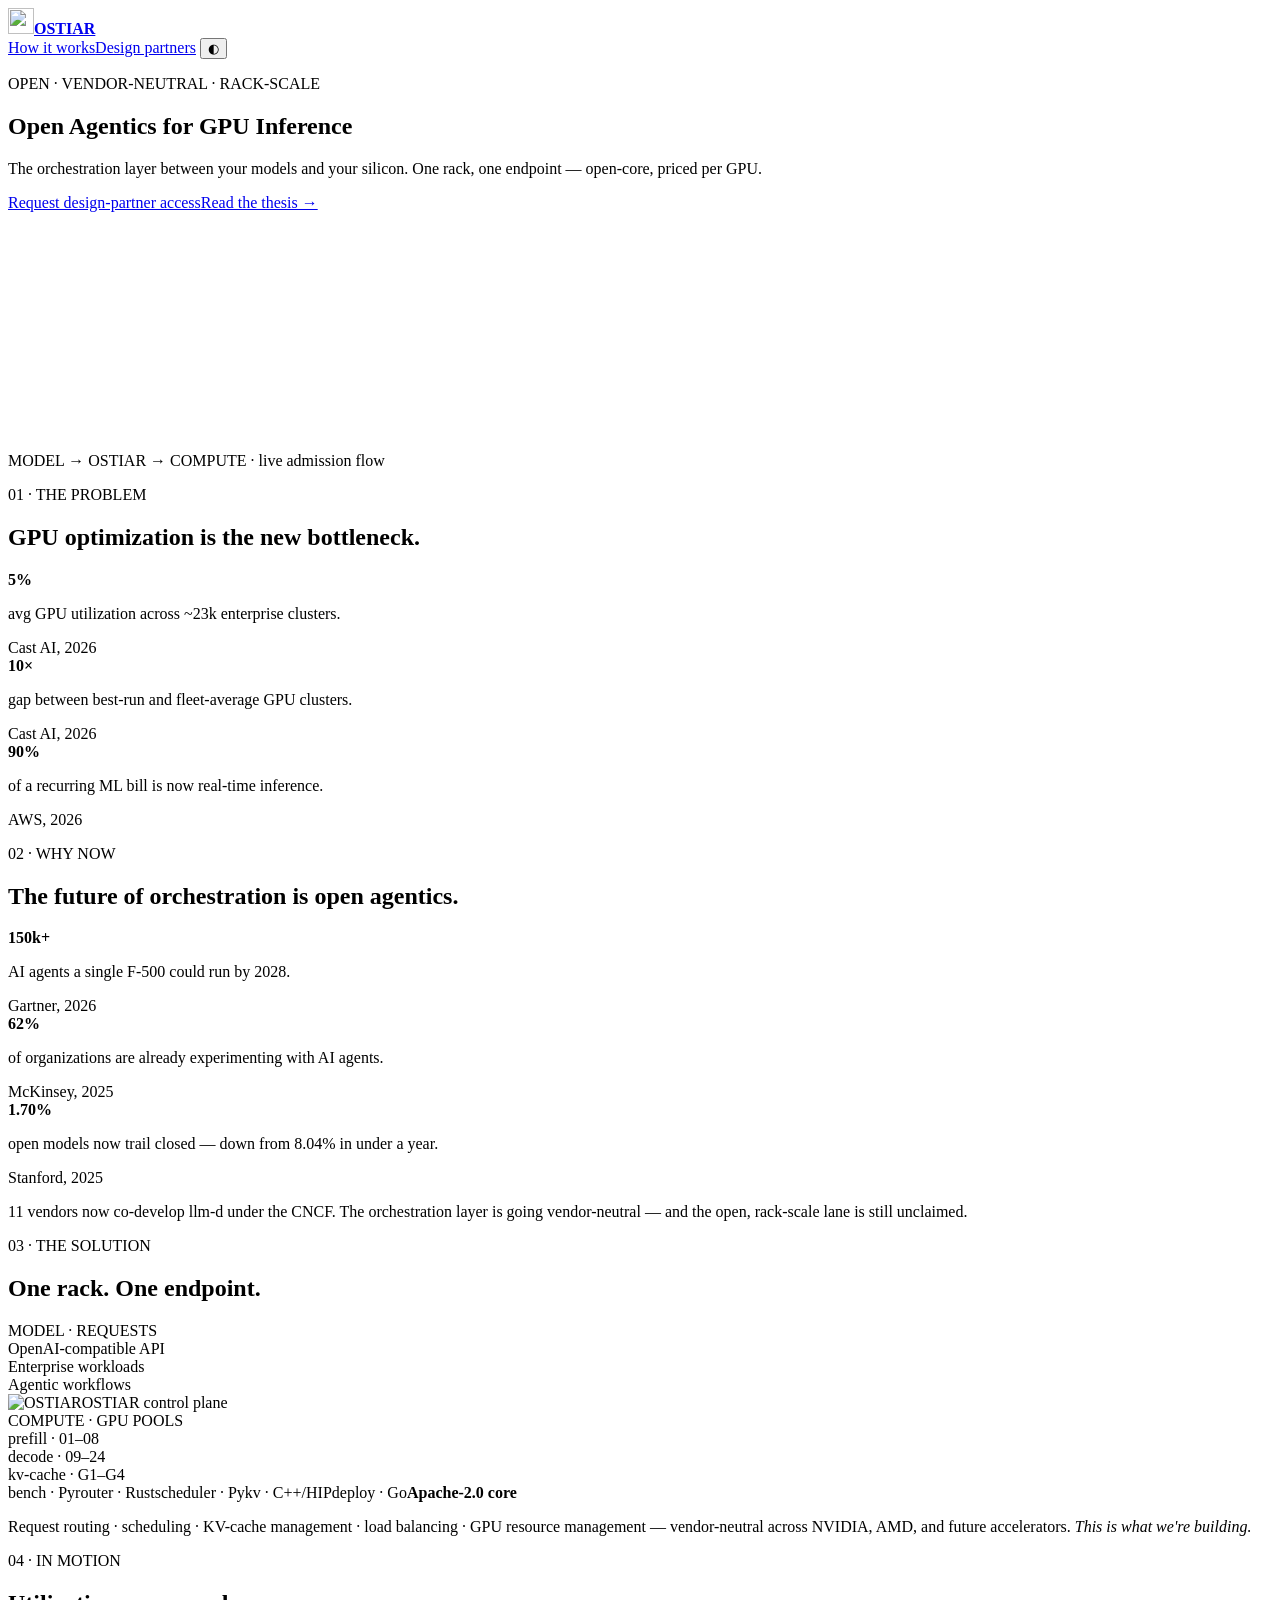
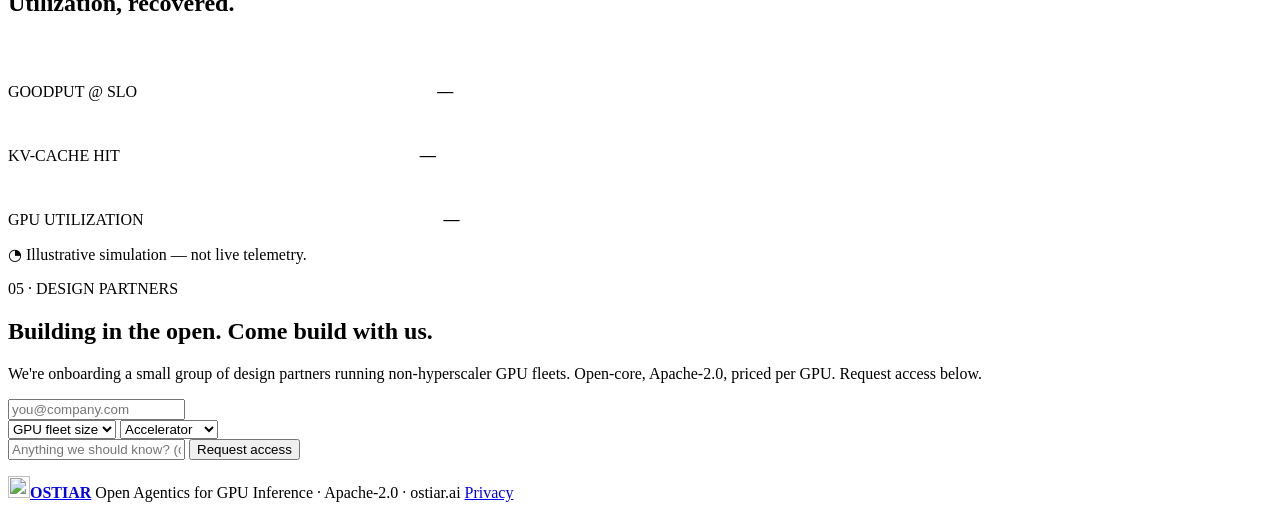
==== site/index.html @ b7749f13 "feat: OSTIAR launch site + design-partner funnel Static Cloudflare Worker site (vanilla HTML/CSS/JS," ====
<!doctype html><html lang="en" data-theme="light"><head>
<meta charset="utf-8"><meta name="viewport" content="width=device-width,initial-scale=1">
<title>OSTIAR — Open Agentics for GPU Inference</title>
<meta name="description" content="OSTIAR is the open, vendor-neutral orchestration layer between your models and your silicon — rack-scale GPU inference, open-core.">
<meta property="og:title" content="OSTIAR — Open Agentics for GPU Inference">
<meta property="og:description" content="The orchestration layer between your models and your silicon. Vendor-neutral, rack-scale, open-core.">
<meta property="og:type" content="website"><meta name="robots" content="index,follow">
<link rel="icon" href="/assets/favicon.svg"><link rel="manifest" href="/site.webmanifest">
<link rel="stylesheet" href="/assets/ostiar.css">
</head><body>
<header class="nav"><a class="brand" href="/"><img src="/assets/mark.svg" width="26" height="26" alt=""><b>OSTIAR</b></a>
  <nav><a href="#how">How it works</a><a href="#partners">Design partners</a>
  <button id="theme" class="ghost" aria-label="Toggle theme">◐</button></nav></header>

<section class="hero"><div class="wrap">
  <p class="eyebrow">OPEN · VENDOR-NEUTRAL · RACK-SCALE</p>
  <h1>Open Agentics for <span class="ind">GPU Inference</span></h1>
  <p class="lede">The orchestration layer between your models and your silicon. One rack, one endpoint — open-core, priced per GPU.</p>
  <div class="cta"><a class="btn" href="#partners">Request design-partner access</a><a class="lnk" href="#how">Read the thesis →</a></div>
  <canvas id="flow" height="220" aria-hidden="true"></canvas>
  <p class="flowcap">MODEL → OSTIAR → COMPUTE · live admission flow</p>
</div></section>

<section class="band"><div class="wrap">
  <p class="eyebrow">01 · THE PROBLEM</p><h2>GPU optimization is the new bottleneck.</h2>
  <div class="cards">
    <div class="card"><b class="stat">5%</b><p>avg GPU utilization across ~23k enterprise clusters.</p><span class="src">Cast AI, 2026</span></div>
    <div class="card"><b class="stat">10×</b><p>gap between best-run and fleet-average GPU clusters.</p><span class="src">Cast AI, 2026</span></div>
    <div class="card"><b class="stat">90%</b><p>of a recurring ML bill is now real-time inference.</p><span class="src">AWS, 2026</span></div>
  </div></div></section>

<section class="band alt"><div class="wrap">
  <p class="eyebrow">02 · WHY NOW</p><h2>The future of orchestration is <span class="ind">open agentics</span>.</h2>
  <div class="cards">
    <div class="card"><b class="stat">150k+</b><p>AI agents a single F-500 could run by 2028.</p><span class="src">Gartner, 2026</span></div>
    <div class="card"><b class="stat">62%</b><p>of organizations are already experimenting with AI agents.</p><span class="src">McKinsey, 2025</span></div>
    <div class="card"><b class="stat">1.70%</b><p>open models now trail closed — down from 8.04% in under a year.</p><span class="src">Stanford, 2025</span></div>
  </div>
  <p class="note">11 vendors now co-develop llm-d under the CNCF. The orchestration layer is going vendor-neutral — and the open, rack-scale lane is still unclaimed.</p></div></section>

<section id="how" class="band"><div class="wrap">
  <p class="eyebrow">03 · THE SOLUTION</p><h2>One rack. One endpoint.</h2>
  <div class="flowmap">
    <div class="col"><span class="lab">MODEL · REQUESTS</span><div class="chip">OpenAI-compatible API</div><div class="chip">Enterprise workloads</div><div class="chip">Agentic workflows</div></div>
    <div class="core"><img src="/assets/mark.svg" width="54" height="54" alt="OSTIAR"><span>OSTIAR control plane</span></div>
    <div class="col"><span class="lab">COMPUTE · GPU POOLS</span><div class="chip">prefill · 01–08</div><div class="chip">decode · 09–24</div><div class="chip">kv-cache · G1–G4</div></div>
  </div>
  <div class="mods"><span>bench · Py</span><span>router · Rust</span><span>scheduler · Py</span><span>kv · C++/HIP</span><span>deploy · Go</span><b class="apache">Apache-2.0 core</b></div>
  <p class="note">Request routing · scheduling · KV-cache management · load balancing · GPU resource management — vendor-neutral across NVIDIA, AMD, and future accelerators. <em>This is what we're building.</em></p>
</div></section>

<section class="band alt"><div class="wrap">
  <p class="eyebrow">04 · IN MOTION</p><h2>Utilization, recovered.</h2>
  <div class="dash">
    <div class="tile"><span class="lab">GOODPUT @ SLO</span><canvas class="spark" data-metric="goodput" height="60"></canvas><b class="metric" data-out="goodput">—</b></div>
    <div class="tile"><span class="lab">KV-CACHE HIT</span><canvas class="spark" data-metric="kv" height="60"></canvas><b class="metric" data-out="kv">—</b></div>
    <div class="tile"><span class="lab">GPU UTILIZATION</span><canvas class="spark" data-metric="util" height="60"></canvas><b class="metric" data-out="util">—</b></div>
  </div>
  <p class="illus">◔ Illustrative simulation — not live telemetry.</p></div></section>

<section id="partners" class="band cta-band"><div class="wrap narrow">
  <p class="eyebrow">05 · DESIGN PARTNERS</p><h2>Building in the open. Come build with us.</h2>
  <p class="lede">We're onboarding a small group of design partners running non-hyperscaler GPU fleets. Open-core, Apache-2.0, priced per GPU. Request access below.</p>
  <form id="dp" novalidate>
    <input type="email" name="email" required placeholder="you@company.com" autocomplete="email">
    <div class="row">
      <select name="fleet_size"><option value="">GPU fleet size</option><option value="&lt;64">Under 64</option><option value="64-512">64–512</option><option value="512+">512+</option></select>
      <select name="accelerator"><option value="">Accelerator</option><option value="amd-instinct">AMD Instinct</option><option value="nvidia">NVIDIA</option><option value="mixed">Mixed</option><option value="other">Other</option></select>
    </div>
    <input type="text" name="note" maxlength="500" placeholder="Anything we should know? (optional)">
    <button class="btn" type="submit">Request access</button>
    <p class="formmsg" id="msg" role="status"></p>
  </form></div></section>

<footer class="foot"><div class="wrap">
  <a class="brand" href="/"><img src="/assets/mark.svg" width="22" height="22" alt=""><b>OSTIAR</b></a>
  <span>Open Agentics for GPU Inference · Apache-2.0 · ostiar.ai</span>
  <a href="/privacy.html">Privacy</a></div></footer>

<script src="/assets/admission-flow.js" defer></script>
<script src="/assets/telemetry.js" defer></script>
<script src="/assets/waitlist.js" defer></script>
<script>document.getElementById('theme').onclick=()=>{const r=document.documentElement;r.dataset.theme=r.dataset.theme==='dark'?'light':'dark';};
if(matchMedia('(prefers-color-scheme:dark)').matches)document.documentElement.dataset.theme='dark';</script>
</body></html>
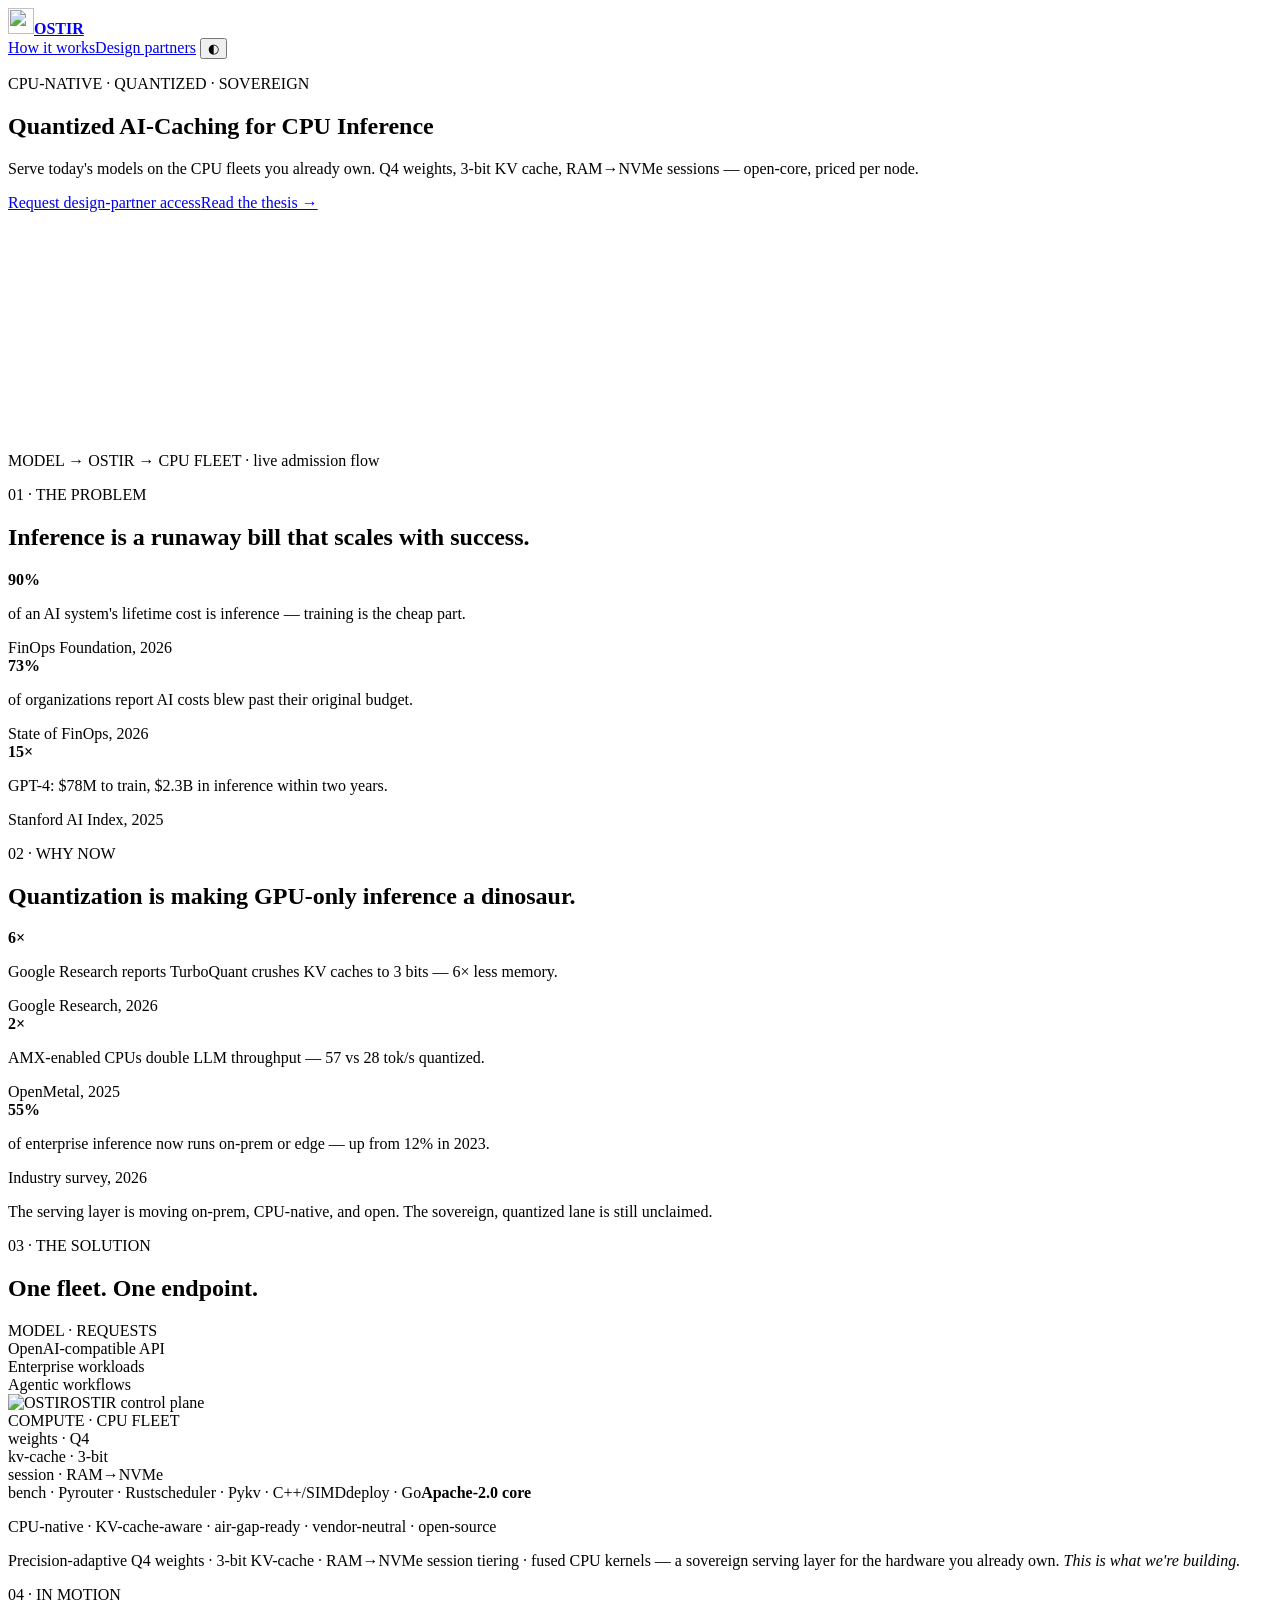
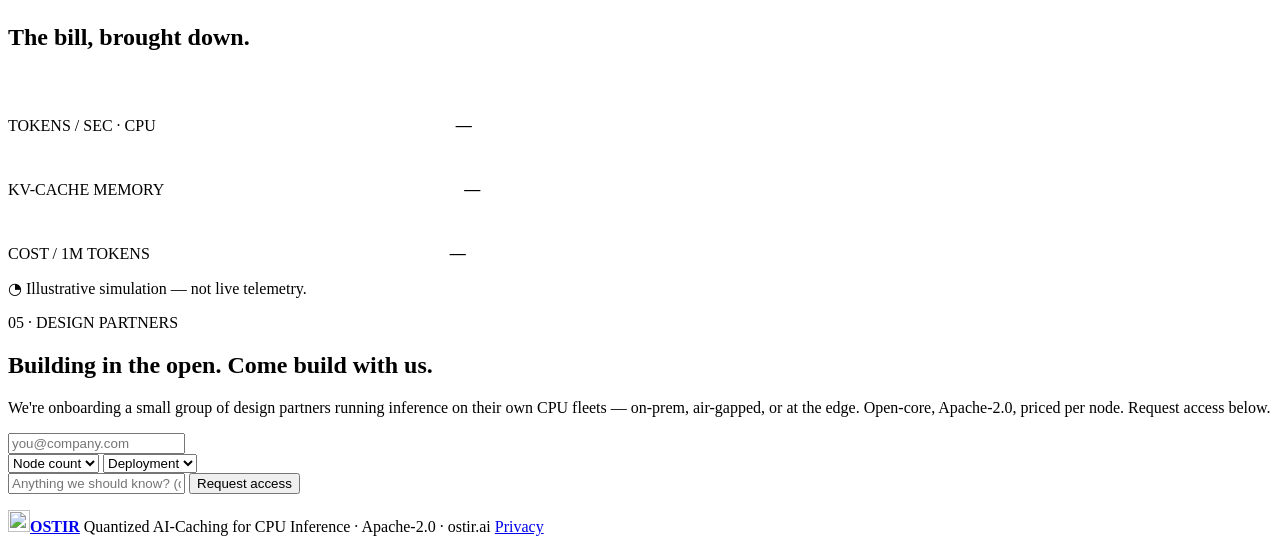
==== commit 563ac6dd: "feat: rebrand OSTIAR→OSTIR + CPU quantized-caching pivot - Rebrand across site, worker, config, docs" ====
--- a/site/index.html
+++ b/site/index.html
@@ -1,71 +1,72 @@
 <!doctype html><html lang="en" data-theme="light"><head>
 <meta charset="utf-8"><meta name="viewport" content="width=device-width,initial-scale=1">
-<title>OSTIAR — Open Agentics for GPU Inference</title>
-<meta name="description" content="OSTIAR is the open, vendor-neutral orchestration layer between your models and your silicon — rack-scale GPU inference, open-core.">
-<meta property="og:title" content="OSTIAR — Open Agentics for GPU Inference">
-<meta property="og:description" content="The orchestration layer between your models and your silicon. Vendor-neutral, rack-scale, open-core.">
+<title>OSTIR — Quantized AI-Caching for CPU Inference</title>
+<meta name="description" content="OSTIR serves today's models on the CPU fleets you already own — Q4 weights, 3-bit KV cache, RAM→NVMe sessions. Open-core, priced per node.">
+<meta property="og:title" content="OSTIR — Quantized AI-Caching for CPU Inference">
+<meta property="og:description" content="Serve LLMs on the CPU fleets you already own. Quantized AI-caching — open-core, priced per node.">
 <meta property="og:type" content="website"><meta name="robots" content="index,follow">
 <link rel="icon" href="/assets/favicon.svg"><link rel="manifest" href="/site.webmanifest">
-<link rel="stylesheet" href="/assets/ostiar.css">
+<link rel="stylesheet" href="/assets/ostir.css">
 </head><body>
-<header class="nav"><a class="brand" href="/"><img src="/assets/mark.svg" width="26" height="26" alt=""><b>OSTIAR</b></a>
+<header class="nav"><a class="brand" href="/"><img src="/assets/mark.svg" width="26" height="26" alt=""><b>OSTIR</b></a>
   <nav><a href="#how">How it works</a><a href="#partners">Design partners</a>
   <button id="theme" class="ghost" aria-label="Toggle theme">◐</button></nav></header>
 
 <section class="hero"><div class="wrap">
-  <p class="eyebrow">OPEN · VENDOR-NEUTRAL · RACK-SCALE</p>
-  <h1>Open Agentics for <span class="ind">GPU Inference</span></h1>
-  <p class="lede">The orchestration layer between your models and your silicon. One rack, one endpoint — open-core, priced per GPU.</p>
+  <p class="eyebrow">CPU-NATIVE · QUANTIZED · SOVEREIGN</p>
+  <h1>Quantized AI-Caching for <span class="ind">CPU Inference</span></h1>
+  <p class="lede">Serve today's models on the CPU fleets you already own. Q4 weights, 3-bit KV cache, RAM→NVMe sessions — open-core, priced per node.</p>
   <div class="cta"><a class="btn" href="#partners">Request design-partner access</a><a class="lnk" href="#how">Read the thesis →</a></div>
   <canvas id="flow" height="220" aria-hidden="true"></canvas>
-  <p class="flowcap">MODEL → OSTIAR → COMPUTE · live admission flow</p>
+  <p class="flowcap">MODEL → OSTIR → CPU FLEET · live admission flow</p>
 </div></section>
 
 <section class="band"><div class="wrap">
-  <p class="eyebrow">01 · THE PROBLEM</p><h2>GPU optimization is the new bottleneck.</h2>
+  <p class="eyebrow">01 · THE PROBLEM</p><h2>Inference is a runaway bill that scales with success.</h2>
   <div class="cards">
-    <div class="card"><b class="stat">5%</b><p>avg GPU utilization across ~23k enterprise clusters.</p><span class="src">Cast AI, 2026</span></div>
-    <div class="card"><b class="stat">10×</b><p>gap between best-run and fleet-average GPU clusters.</p><span class="src">Cast AI, 2026</span></div>
-    <div class="card"><b class="stat">90%</b><p>of a recurring ML bill is now real-time inference.</p><span class="src">AWS, 2026</span></div>
+    <div class="card"><b class="stat">90%</b><p>of an AI system's lifetime cost is inference — training is the cheap part.</p><span class="src">FinOps Foundation, 2026</span></div>
+    <div class="card"><b class="stat">73%</b><p>of organizations report AI costs blew past their original budget.</p><span class="src">State of FinOps, 2026</span></div>
+    <div class="card"><b class="stat">15×</b><p>GPT-4: $78M to train, $2.3B in inference within two years.</p><span class="src">Stanford AI Index, 2025</span></div>
   </div></div></section>
 
 <section class="band alt"><div class="wrap">
-  <p class="eyebrow">02 · WHY NOW</p><h2>The future of orchestration is <span class="ind">open agentics</span>.</h2>
+  <p class="eyebrow">02 · WHY NOW</p><h2>Quantization is making <span class="ind">GPU-only inference</span> a dinosaur.</h2>
   <div class="cards">
-    <div class="card"><b class="stat">150k+</b><p>AI agents a single F-500 could run by 2028.</p><span class="src">Gartner, 2026</span></div>
-    <div class="card"><b class="stat">62%</b><p>of organizations are already experimenting with AI agents.</p><span class="src">McKinsey, 2025</span></div>
-    <div class="card"><b class="stat">1.70%</b><p>open models now trail closed — down from 8.04% in under a year.</p><span class="src">Stanford, 2025</span></div>
+    <div class="card"><b class="stat">6×</b><p>Google Research reports TurboQuant crushes KV caches to 3 bits — 6× less memory.</p><span class="src">Google Research, 2026</span></div>
+    <div class="card"><b class="stat">2×</b><p>AMX-enabled CPUs double LLM throughput — 57 vs 28 tok/s quantized.</p><span class="src">OpenMetal, 2025</span></div>
+    <div class="card"><b class="stat">55%</b><p>of enterprise inference now runs on-prem or edge — up from 12% in 2023.</p><span class="src">Industry survey, 2026</span></div>
   </div>
-  <p class="note">11 vendors now co-develop llm-d under the CNCF. The orchestration layer is going vendor-neutral — and the open, rack-scale lane is still unclaimed.</p></div></section>
+  <p class="note">The serving layer is moving on-prem, CPU-native, and open. The sovereign, quantized lane is still unclaimed.</p></div></section>
 
 <section id="how" class="band"><div class="wrap">
-  <p class="eyebrow">03 · THE SOLUTION</p><h2>One rack. One endpoint.</h2>
+  <p class="eyebrow">03 · THE SOLUTION</p><h2>One fleet. One endpoint.</h2>
   <div class="flowmap">
     <div class="col"><span class="lab">MODEL · REQUESTS</span><div class="chip">OpenAI-compatible API</div><div class="chip">Enterprise workloads</div><div class="chip">Agentic workflows</div></div>
-    <div class="core"><img src="/assets/mark.svg" width="54" height="54" alt="OSTIAR"><span>OSTIAR control plane</span></div>
-    <div class="col"><span class="lab">COMPUTE · GPU POOLS</span><div class="chip">prefill · 01–08</div><div class="chip">decode · 09–24</div><div class="chip">kv-cache · G1–G4</div></div>
+    <div class="core"><img src="/assets/mark.svg" width="54" height="54" alt="OSTIR"><span>OSTIR control plane</span></div>
+    <div class="col"><span class="lab">COMPUTE · CPU FLEET</span><div class="chip">weights · Q4</div><div class="chip">kv-cache · 3-bit</div><div class="chip">session · RAM→NVMe</div></div>
   </div>
-  <div class="mods"><span>bench · Py</span><span>router · Rust</span><span>scheduler · Py</span><span>kv · C++/HIP</span><span>deploy · Go</span><b class="apache">Apache-2.0 core</b></div>
-  <p class="note">Request routing · scheduling · KV-cache management · load balancing · GPU resource management — vendor-neutral across NVIDIA, AMD, and future accelerators. <em>This is what we're building.</em></p>
+  <div class="mods"><span>bench · Py</span><span>router · Rust</span><span>scheduler · Py</span><span>kv · C++/SIMD</span><span>deploy · Go</span><b class="apache">Apache-2.0 core</b></div>
+  <p class="diff">CPU-native · KV-cache-aware · air-gap-ready · vendor-neutral · open-source</p>
+  <p class="note">Precision-adaptive Q4 weights · 3-bit KV-cache · RAM→NVMe session tiering · fused CPU kernels — a sovereign serving layer for the hardware you already own. <em>This is what we're building.</em></p>
 </div></section>
 
 <section class="band alt"><div class="wrap">
-  <p class="eyebrow">04 · IN MOTION</p><h2>Utilization, recovered.</h2>
+  <p class="eyebrow">04 · IN MOTION</p><h2>The bill, brought down.</h2>
   <div class="dash">
-    <div class="tile"><span class="lab">GOODPUT @ SLO</span><canvas class="spark" data-metric="goodput" height="60"></canvas><b class="metric" data-out="goodput">—</b></div>
-    <div class="tile"><span class="lab">KV-CACHE HIT</span><canvas class="spark" data-metric="kv" height="60"></canvas><b class="metric" data-out="kv">—</b></div>
-    <div class="tile"><span class="lab">GPU UTILIZATION</span><canvas class="spark" data-metric="util" height="60"></canvas><b class="metric" data-out="util">—</b></div>
+    <div class="tile"><span class="lab">TOKENS / SEC · CPU</span><canvas class="spark" data-metric="toks" height="60"></canvas><b class="metric" data-out="toks">—</b></div>
+    <div class="tile"><span class="lab">KV-CACHE MEMORY</span><canvas class="spark" data-metric="kv" height="60"></canvas><b class="metric" data-out="kv">—</b></div>
+    <div class="tile"><span class="lab">COST / 1M TOKENS</span><canvas class="spark" data-metric="cost" height="60"></canvas><b class="metric" data-out="cost">—</b></div>
   </div>
   <p class="illus">◔ Illustrative simulation — not live telemetry.</p></div></section>
 
 <section id="partners" class="band cta-band"><div class="wrap narrow">
   <p class="eyebrow">05 · DESIGN PARTNERS</p><h2>Building in the open. Come build with us.</h2>
-  <p class="lede">We're onboarding a small group of design partners running non-hyperscaler GPU fleets. Open-core, Apache-2.0, priced per GPU. Request access below.</p>
+  <p class="lede">We're onboarding a small group of design partners running inference on their own CPU fleets — on-prem, air-gapped, or at the edge. Open-core, Apache-2.0, priced per node. Request access below.</p>
   <form id="dp" novalidate>
     <input type="email" name="email" required placeholder="you@company.com" autocomplete="email">
     <div class="row">
-      <select name="fleet_size"><option value="">GPU fleet size</option><option value="&lt;64">Under 64</option><option value="64-512">64–512</option><option value="512+">512+</option></select>
-      <select name="accelerator"><option value="">Accelerator</option><option value="amd-instinct">AMD Instinct</option><option value="nvidia">NVIDIA</option><option value="mixed">Mixed</option><option value="other">Other</option></select>
+      <select name="node_count"><option value="">Node count</option><option value="&lt;16">Under 16</option><option value="16-128">16–128</option><option value="128+">128+</option></select>
+      <select name="deployment"><option value="">Deployment</option><option value="on-prem">On-prem</option><option value="air-gapped">Air-gapped</option><option value="edge">Edge</option><option value="cloud">Cloud</option></select>
     </div>
     <input type="text" name="note" maxlength="500" placeholder="Anything we should know? (optional)">
     <button class="btn" type="submit">Request access</button>
@@ -73,8 +74,8 @@
   </form></div></section>
 
 <footer class="foot"><div class="wrap">
-  <a class="brand" href="/"><img src="/assets/mark.svg" width="22" height="22" alt=""><b>OSTIAR</b></a>
-  <span>Open Agentics for GPU Inference · Apache-2.0 · ostiar.ai</span>
+  <a class="brand" href="/"><img src="/assets/mark.svg" width="22" height="22" alt=""><b>OSTIR</b></a>
+  <span>Quantized AI-Caching for CPU Inference · Apache-2.0 · ostir.ai</span>
   <a href="/privacy.html">Privacy</a></div></footer>
 
 <script src="/assets/admission-flow.js" defer></script>
